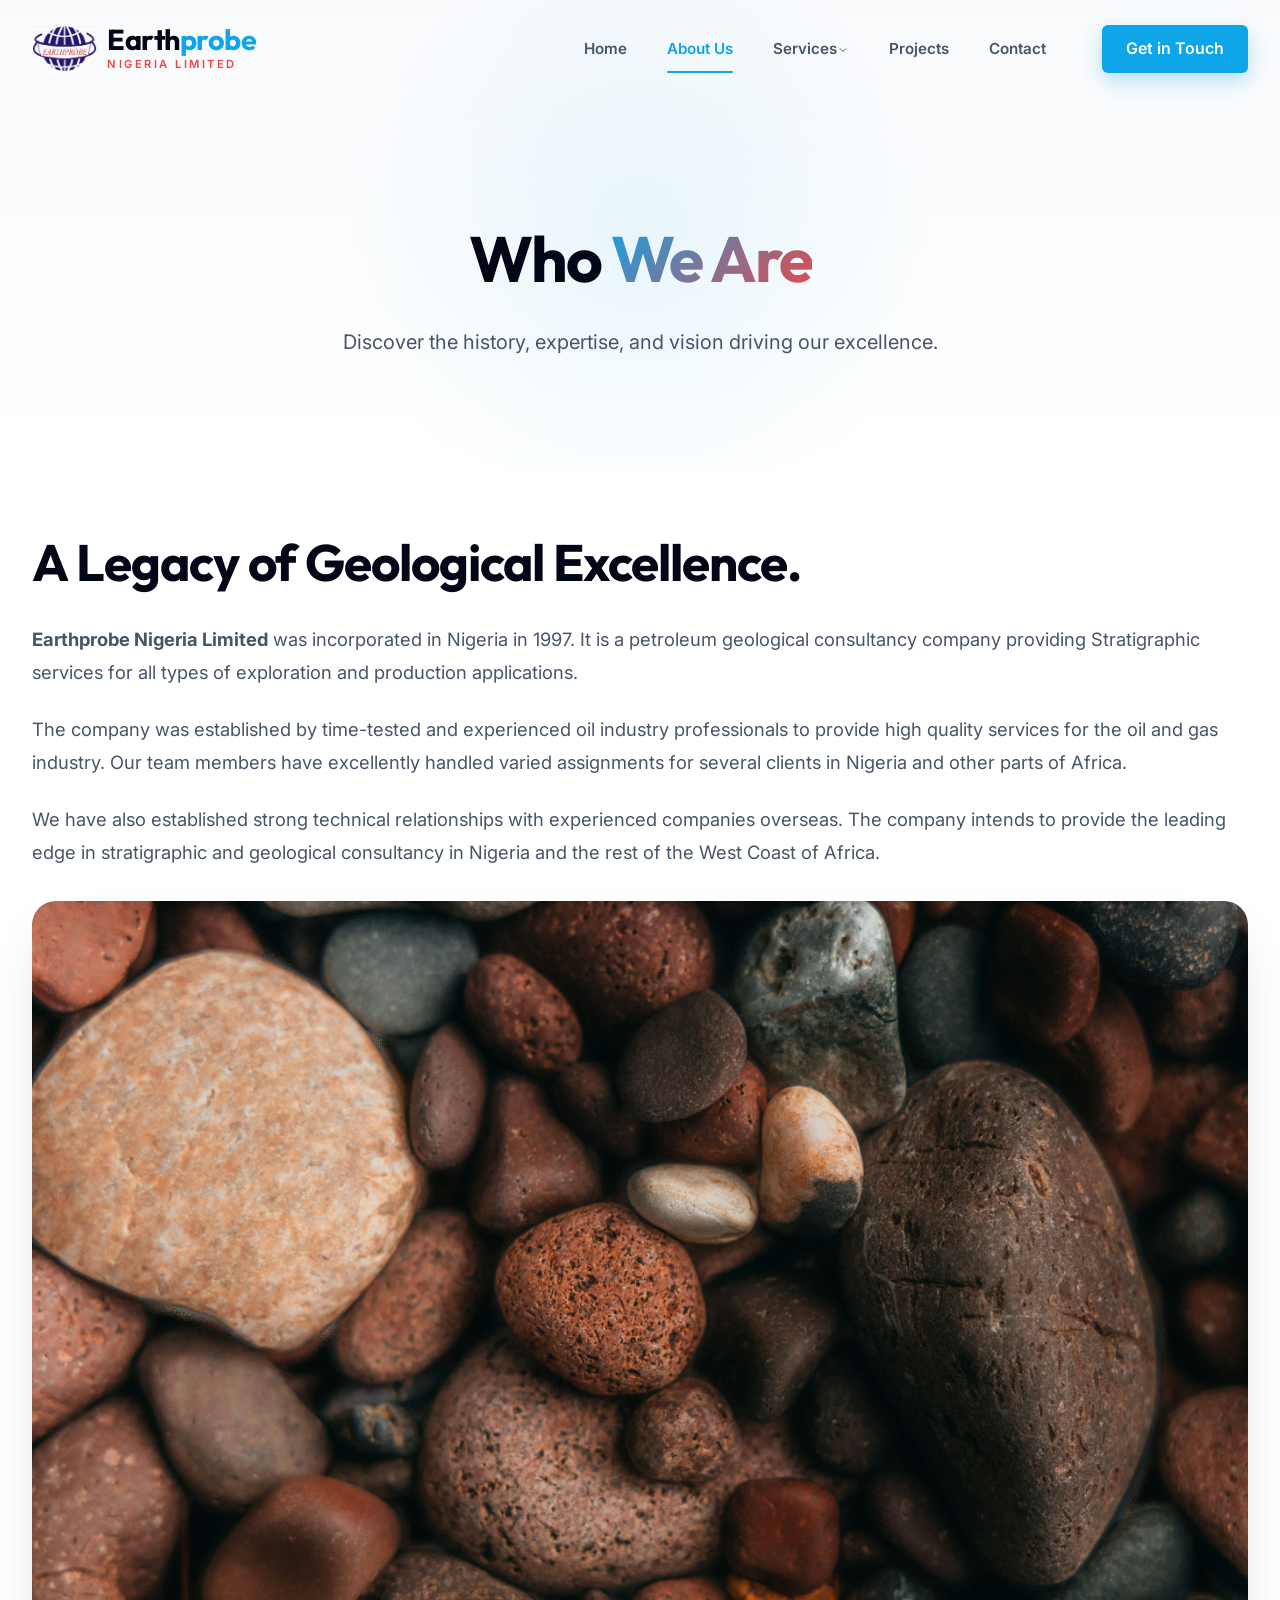
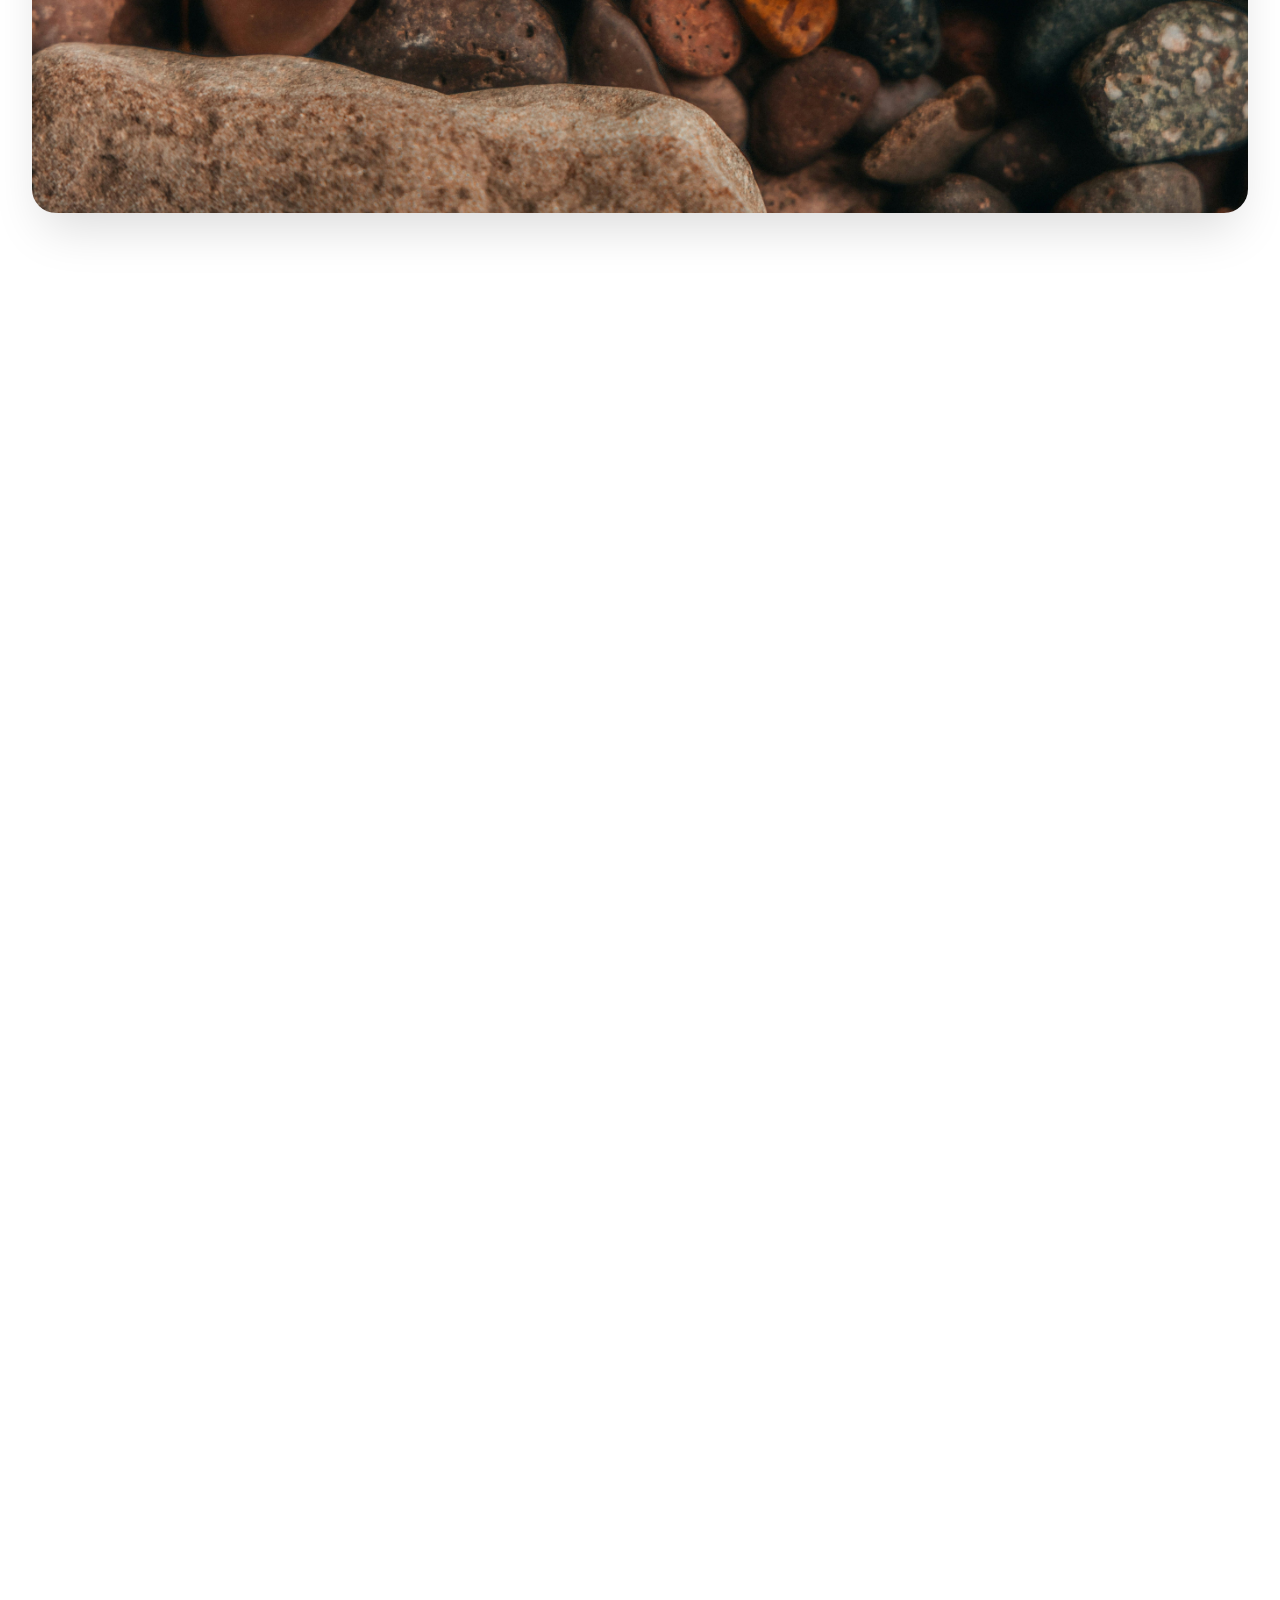
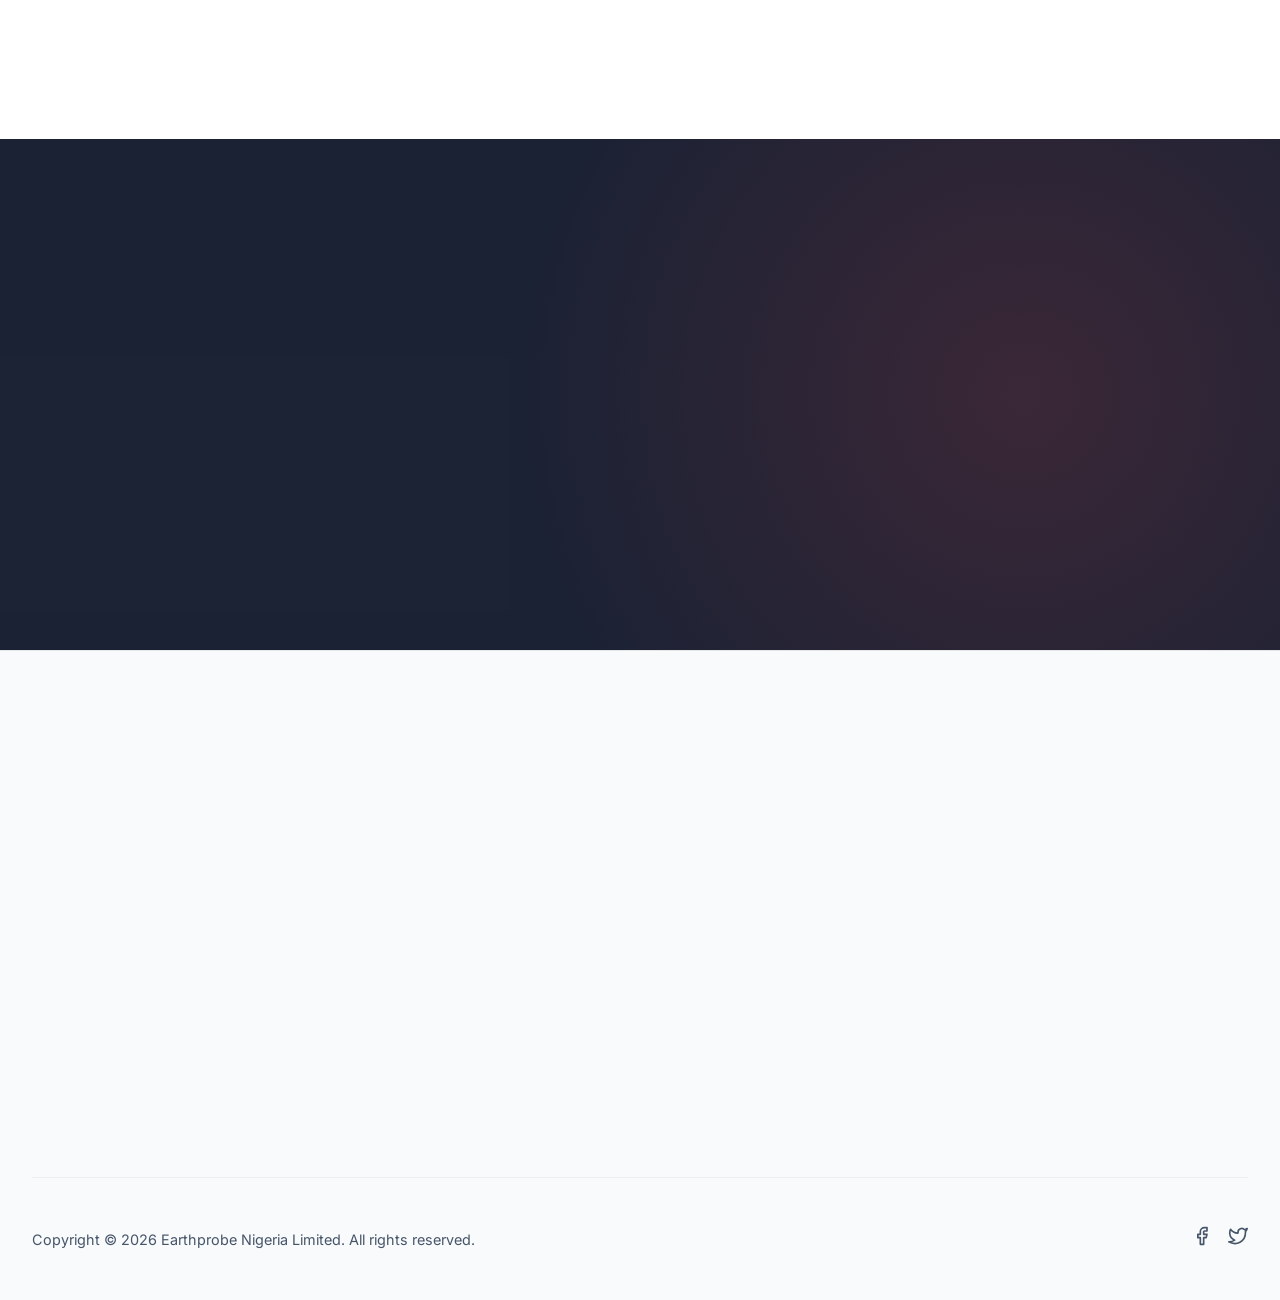
==== about.html @ 9bc60476 "Add files via upload" ====
<!DOCTYPE html>
<html lang="en">

<head>
    <meta charset="UTF-8">
    <meta name="viewport" content="width=device-width, initial-scale=1.0">
    <title>About Us - Earthprobe Nigeria Limited</title>

    <link rel="preconnect" href="https://fonts.googleapis.com">
    <link rel="preconnect" href="https://fonts.gstatic.com" crossorigin>
    <link
        href="https://fonts.googleapis.com/css2?family=Inter:wght@300;400;500;600&family=Outfit:wght@400;600;700;800&display=swap"
        rel="stylesheet">
    <link rel="stylesheet" href="./styles.css">

    <style>
        .about-text-content {
            font-size: 1.15rem;
            color: var(--text-secondary);
            margin-bottom: 2rem;
        }

        .about-text-content p {
            margin-bottom: 1.5rem;
            font-size: inherit;
        }

        .vision-mission-grid {
            display: grid;
            grid-template-columns: 1fr 1fr;
            gap: 2rem;
            margin-top: 4rem;
        }

        .vm-card {
            background: var(--bg-tertiary);
            border: 1px solid var(--glass-border);
            padding: 3rem;
            border-radius: 12px;
            position: relative;
            overflow: hidden;
        }

        .vm-card::before {
            content: '';
            position: absolute;
            top: 0;
            left: 0;
            width: 4px;
            height: 100%;
            background: var(--accent-orange);
        }

        .vm-card h3 {
            font-size: 2rem;
            margin-bottom: 1rem;
            color: var(--accent-orange);
        }

        .vm-card p {
            font-size: 1.1rem;
            color: var(--text-primary);
        }

        @media(max-width: 768px) {
            .vision-mission-grid {
                grid-template-columns: 1fr;
            }
        }
    </style>
</head>

<body>
    <div class="page-transition">
        <div class="loader"></div>
    </div>

    <nav class="site-nav">
        <div class="container nav-wrapper">
            <a href="index.html" class="brand" style="flex-direction: row; align-items: center; gap: 10px;">
                <img src="./Images/Logo.png" alt="Earthprobe Logo" style="height: 45px; width: auto;">
                <div style="display: flex; flex-direction: column;">
                    <span class="brand-text">Earth<span class="highlight">probe</span></span>
                    <span class="brand-sub">Nigeria Limited</span>
                </div>
            </a>
            <div class="nav-links">
                <a href="index.html" class="nav-link">Home</a>
                <a href="about.html" class="nav-link">About Us</a>
                <div class="nav-dropdown">
                    <a href="services.html" class="nav-link">Services</a>
                    <svg width="12" height="12" viewBox="0 0 24 24" fill="none" stroke="currentColor" stroke-width="2"
                        style="margin-top:2px;">
                        <path d="M6 9l6 6 6-6" />
                    </svg>
                    <div class="dropdown-menu">
                        <a href="service-biostratigraphy.html">Biostratigraphy</a>
                        <a href="service-wellsite.html">Well-Site Biostratigraphy</a>
                        <a href="service-sequencestratigraphy.html">Sequence Stratigraphy</a>
                        <a href="service-sedimentology.html">Sedimentology</a>
                        <a href="service-geochemistry.html">Geochemistry</a>
                        <a href="service-samplestorage.html">Sample Storage and Administration</a>
                    </div>
                </div>
                <a href="projects.html" class="nav-link">Projects</a>
                <a href="contact.html" class="nav-link">Contact</a>
                <a href="contact.html" class="btn btn-primary" style="margin-left:1rem; padding: 0.7rem 1.5rem;">Get in
                    Touch</a>
            </div>
            <div class="hamburger"><span></span><span></span><span></span></div>
        </div>
    </nav>

    <main>
        <header class="page-banner">
            <div class="container">
                <h1 class="anim-fade-up">Who <span class="gradient-text">We Are</span></h1>
                <p class="anim-fade-up delay-100">Discover the history, expertise, and vision driving our excellence.
                </p>
            </div>
        </header>

        <section class="section-padding" style="padding-top: 4rem;">
            <div class="container">
                <div class="about-snippet">
                    <div class="about-snippet-text anim-slide-right">
                        <h2>A Legacy of Geological Excellence.</h2>
                        <div class="about-text-content">
                            <p><strong>Earthprobe Nigeria Limited</strong> was incorporated in Nigeria in 1997. It is a
                                petroleum geological consultancy company providing Stratigraphic services for all types
                                of exploration and production applications.</p>
                            <p>The company was established by time-tested and experienced oil industry professionals to
                                provide high quality services for the oil and gas industry. Our team members have
                                excellently handled varied assignments for several clients in Nigeria and other parts of
                                Africa.</p>
                            <p>We have also established strong technical relationships with experienced companies
                                overseas. The company intends to provide the leading edge in stratigraphic and
                                geological consultancy in Nigeria and the rest of the West Coast of Africa.</p>
                        </div>
                    </div>
                    <div class="about-image anim-slide-left delay-100">
                        <div class="about-image-shape" style="border-color: var(--accent-blue);"></div>
                        <img src="./Images/Sedimentology 2.jpg" alt="Geological Survey">
                    </div>
                </div>

                <div class="about-snippet-text anim-fade-up" style="margin-top: 4rem;">
                    <h2>Company History</h2>
                    <div class="about-text-content">
                        <p>The petroleum industry constitutes Nigeria economic bedrock today. Available statistics
                            suggest that over 90% of the country’s external earnings are via the sale of petroleum
                            products. Expectably, the industry has been extensively ventured into by varied
                            international, and more recently indigenous firms, and remains the most important National
                            economic activity currently.</p>
                        <p>Their vast technical capabilities notwithstanding, Petroleum companies require an extensive
                            range of support services which are essentially consultancy based. These services range from
                            pre-drilling operations, syn-drilling and post-drilling operations. These needs outlined
                            foregoing, in addition to a desire to further enhance indigenous capacity in the Petroleum
                            industry in Nigeria motivated the establishment of the Earthprobe Nigeria Limited in 1997.
                            To technically support and compliment the efforts of the Petroleum Industry in Nigeria.
                            Biostratigraphy is the discipline upon which the company was founded, and this continues to
                            form the backbone of its present day consulting activities and has since developed and
                            expanded steadily to become a market leader in the field.</p>
                        <p>Earthprobe Nigeria Limited is a leading provider of biostratigraphic service for all types of
                            exploration and production applications. We have teams of experienced in-house specialist
                            biostratigraphers with expertise spans across all disciplines of micropalaeontology,
                            nannopalaeontology, and palynology. Our team members have been in the business for years and
                            satisfactorily handled varied assignments for reputable clients within and outside Nigeria.
                            We are equipped to carry out all your biostratigraphic projects in our office/laboratory.
                        </p>
                    </div>
                </div>

                <div class="about-snippet-text anim-fade-up style-bullets" style="margin-top: 4rem;">
                    <h2>Why use Biostratigraphy?</h2>
                    <div class="about-text-content">
                        <ul style="list-style: disc; margin-left: 2rem;">
                            <li style="margin-bottom: 0.5rem;">Age Determination</li>
                            <li style="margin-bottom: 0.5rem;">Correlation</li>
                            <li style="margin-bottom: 0.5rem;">Calibrating seismic picks and providing stratigraphic
                                control where seismic is poor.</li>
                            <li style="margin-bottom: 0.5rem;">Interpreting paleoenvironments and paleobathymetry.</li>
                            <li style="margin-bottom: 0.5rem;">Helps to identify faults, unconformities, facies change
                                and pinch out</li>
                            <li style="margin-bottom: 0.5rem;">Important tool in sequence stratigraphic analysis.</li>
                            <li style="margin-bottom: 0.5rem;">Reservoir characterization</li>
                            <li style="margin-bottom: 0.5rem;">Source Rock Evaluation</li>
                            <li style="margin-bottom: 0.5rem;">Real-time drilling/monitoring support and geo-steering.
                            </li>
                        </ul>
                    </div>
                </div>

                <div class="vision-mission-grid">
                    <div class="vm-card anim-fade-up">
                        <h3>Our Vision</h3>
                        <p>To be Industry Leader, and a Company that delivers as promised.</p>
                    </div>
                    <div class="vm-card anim-fade-up delay-100">
                        <h3>Our Mission</h3>
                        <p>To provide a full range of Stratigraphic and Geological Consultancy Services.</p>
                    </div>
                </div>
            </div>
        </section>

        <!-- Call to Action -->
        <section class="section-padding cta-section">
            <div class="container cta-content anim-fade-up">
                <h2>Want to work with Us?</h2>
                <p>Let's build the future of the energy sector together.</p>
                <a href="contact.html" class="btn btn-primary">Get In Touch</a>
            </div>
        </section>
    </main>

    <!-- Footer ... same as index.html -->
    <footer class="site-footer">
        <div class="container">
            <div class="footer-grid">
                <!-- Branding -->
                <div class="footer-col anim-fade-up">
                    <a href="index.html" class="brand" style="margin-bottom: 1rem; flex-direction: row; align-items: center; gap: 10px; justify-content: flex-start;">
                        <img src="./Images/Logo.png" alt="Earthprobe Logo" style="height: 45px; width: auto;">
                        <div style="display: flex; flex-direction: column; text-align: left;">
                            <span class="brand-text">Earth<span class="highlight">probe</span></span>
                        </div>
                    </a>
                    <p>An indigenous petroleum consultancy company incorporated in 1997 to provide stratigraphic
                        services for all types of exploration and production applications.</p>
                </div>

                <!-- Quick Links -->
                <div class="footer-col anim-fade-up delay-100">
                    <h4>Quick Links</h4>
                    <ul class="footer-links">
                        <li><a href="about.html">About Us</a></li>
                        <li><a href="services.html">Services</a></li>
                        <li><a href="projects.html">Projects</a></li>
                        <li><a href="contact.html">Contact Us</a></li>
                    </ul>
                </div>

                <!-- Services Link -->
                <div class="footer-col anim-fade-up delay-200">
                    <h4>Core Services</h4>
                    <ul class="footer-links">
                        <li><a href="service-biostratigraphy.html">Biostratigraphy</a></li>
                        <li><a href="service-wellsite.html">Well-Site Biostratigraphy</a></li>
                        <li><a href="service-sequencestratigraphy.html">Sequence Stratigraphy</a></li>
                        <li><a href="service-sedimentology.html">Sedimentology</a></li>
                        <li><a href="service-geochemistry.html">Geochemistry</a></li>
                        <li><a href="service-samplestorage.html">Sample Storage and Administration</a></li>
                    </ul>
                </div>

                <!-- Contact -->
                <div class="footer-col anim-fade-up delay-300">
                    <h4>Contact Info</h4>
                    <div class="footer-contact">
                        <div class="contact-item">
                            <svg width="18" height="18" viewBox="0 0 24 24" fill="none" stroke="currentColor"
                                stroke-width="2">
                                <path d="M21 10c0 7-9 13-9 13s-9-6-9-13a9 9 0 0 1 18 0z" />
                                <circle cx="12" cy="10" r="3" />
                            </svg>
                            <span>4, Hughes Avenue,<br>Alagomeji, Yaba, Lagos.</span>
                        </div>
                        <div class="contact-item">
                            <svg width="18" height="18" viewBox="0 0 24 24" fill="none" stroke="currentColor"
                                stroke-width="2">
                                <path d="M4 4h16c1.1 0 2 .9 2 2v12c0 1.1-.9 2-2 2H4c-1.1 0-2-.9-2-2V6c0-1.1.9-2 2-2z" />
                                <polyline points="22,6 12,13 2,6" />
                            </svg>
                            <span>info@earthprobeng.com</span>
                        </div>
                        <div class="contact-item">
                            <svg width="18" height="18" viewBox="0 0 24 24" fill="none" stroke="currentColor"
                                stroke-width="2">
                                <path
                                    d="M22 16.92v3a2 2 0 0 1-2.18 2 19.79 19.79 0 0 1-8.63-3.07 19.5 19.5 0 0 1-6-6 19.79 19.79 0 0 1-3.07-8.67A2 2 0 0 1 4.11 2h3a2 2 0 0 1 2 1.72 12.84 12.84 0 0 0 .7 2.81 2 2 0 0 1-.45 2.11L8.09 9.91a16 16 0 0 0 6 6l1.27-1.27a2 2 0 0 1 2.11-.45 12.84 12.84 0 0 0 2.81.7A2 2 0 0 1 22 16.92z" />
                            </svg>
                            <span>+234 802 247 3706</span>
                        </div>
                    </div>
                </div>
            </div>

            <div class="footer-bottom">
                <p>Copyright &copy; 2026 Earthprobe Nigeria Limited. All rights reserved.</p>
                <div style="display: flex; gap: 1rem;">
                    <a href="#" style="color: var(--text-secondary);"><svg width="20" height="20" viewBox="0 0 24 24"
                            fill="none" stroke="currentColor" stroke-width="2" stroke-linecap="round"
                            stroke-linejoin="round">
                            <path d="M18 2h-3a5 5 0 0 0-5 5v3H7v4h3v8h4v-8h3l1-4h-4V7a1 1 0 0 1 1-1h3z" />
                        </svg></a>
                    <a href="#" style="color: var(--text-secondary);"><svg width="20" height="20" viewBox="0 0 24 24"
                            fill="none" stroke="currentColor" stroke-width="2" stroke-linecap="round"
                            stroke-linejoin="round">
                            <path
                                d="M23 3a10.9 10.9 0 0 1-3.14 1.53 4.48 4.48 0 0 0-7.86 3v1A10.66 10.66 0 0 1 3 4s-4 9 5 13a11.64 11.64 0 0 1-7 2c9 5 20 0 20-11.5a4.5 4.5 0 0 0-.08-.83A7.72 7.72 0 0 0 23 3z" />
                        </svg></a>
                </div>
            </div>
        </div>
    </footer>
    <script src="./script.js"></script>
</body>

</html>
---- styles.css ----
/* Modern Reset & Base Variables - Light Theme */
:root {
    --bg-main: #ffffff;
    --bg-secondary: #f8fafc;
    --bg-tertiary: #f1f5f9;
    
    --text-primary: #0f172a;
    --text-secondary: #475569;
    --text-dark: #020617;
    
    --accent-blue: #0ea5e9; /* Primary */
    --accent-blue-hover: #0284c7;
    --accent-red: #ef4444;  /* Secondary */
    --accent-red-hover: #dc2626;
    
    --glass-bg: rgba(255, 255, 255, 0.85);
    --glass-border: rgba(0, 0, 0, 0.08);
    --glass-shadow: 0 4px 6px -1px rgba(0, 0, 0, 0.05), 0 2px 4px -2px rgba(0, 0, 0, 0.05);

    --glass-dark-bg: rgba(15, 23, 42, 0.95);
    
    --font-heading: 'Outfit', sans-serif;
    --font-body: 'Inter', sans-serif;
    
    /* Sophisticated Easings */
    --ease-smooth: cubic-bezier(0.22, 1, 0.36, 1);
    --ease-spring: cubic-bezier(0.34, 1.56, 0.64, 1);
    --ease-reveal: cubic-bezier(0.77, 0, 0.175, 1);
}

*, *::before, *::after {
    margin: 0;
    padding: 0;
    box-sizing: border-box;
}

html {
    scroll-behavior: smooth;
    font-size: 16px;
    overflow-x: hidden;
}

body {
    font-family: var(--font-body);
    background-color: var(--bg-main);
    color: var(--text-primary);
    line-height: 1.6;
    overflow-x: hidden;
}

h1, h2, h3, h4, .brand-text {
    font-family: var(--font-heading);
    font-weight: 700;
    color: var(--text-dark);
}

a { text-decoration: none; color: inherit; }

.container {
    width: 100%;
    max-width: 1280px;
    margin: 0 auto;
    padding: 0 2rem;
}

.highlight {
    color: var(--accent-blue);
}
.highlight-alt {
    color: var(--accent-red);
}

.gradient-text {
    background: linear-gradient(135deg, var(--accent-blue), var(--accent-red));
    -webkit-background-clip: text;
    background-clip: text;
    -webkit-text-fill-color: transparent;
    display: inline-block;
}

/* Sophisticated Page Transition Overlay */
.page-transition {
    position: fixed;
    top: 0;
    left: 0;
    width: 100vw;
    height: 100vh;
    background-color: var(--accent-blue);
    z-index: 9999;
    display: flex;
    justify-content: center;
    align-items: center;
    clip-path: circle(150% at 50% 50%);
    transition: clip-path 0.5s var(--ease-reveal);
}
.page-transition.fade-out {
    clip-path: circle(0% at 50% 50%);
}
.loader {
    width: 48px;
    height: 48px;
    border: 3px solid rgba(255,255,255,0.3);
    border-bottom-color: #ffffff;
    border-radius: 50%;
    animation: rotate 1s linear infinite;
}
@keyframes rotate { 100% { transform: rotate(360deg); } }

/* UI Elements */
.btn {
    display: inline-flex;
    align-items: center;
    justify-content: center;
    padding: 1rem 2rem;
    font-weight: 600;
    font-family: var(--font-body);
    font-size: 1rem;
    border-radius: 6px;
    border: none;
    cursor: pointer;
    transition: all 0.4s var(--ease-spring);
    position: relative;
    overflow: hidden;
    z-index: 1;
}

.btn::before {
    content: '';
    position: absolute;
    top: 0; left: 0; height: 100%; width: 0;
    background-color: rgba(255,255,255,0.2);
    transition: width 0.4s var(--ease-smooth);
    z-index: -1;
}

.btn:hover::before { width: 100%; }

.btn-primary {
    background: var(--accent-blue);
    color: #fff;
    box-shadow: 0 8px 20px rgba(14, 165, 233, 0.3);
}

.btn-primary:hover {
    transform: translateY(-4px) scale(1.02);
    box-shadow: 0 12px 25px rgba(14, 165, 233, 0.4);
    background: var(--accent-blue-hover);
}

.btn-outline {
    background: transparent;
    color: var(--accent-red);
    border: 1.5px solid var(--accent-red);
}

.btn-outline:hover {
    background: var(--accent-red);
    color: #fff;
    transform: translateY(-4px) scale(1.02);
    box-shadow: 0 8px 20px rgba(239, 68, 68, 0.3);
}

/* Navigation */
.site-nav {
    position: fixed;
    top: 0; left: 0; right: 0;
    padding: 1.5rem 0;
    z-index: 1000;
    transition: all 0.5s var(--ease-smooth);
}

.site-nav.scrolled {
    background: var(--glass-bg);
    backdrop-filter: blur(16px);
    -webkit-backdrop-filter: blur(16px);
    padding: 0.8rem 0;
    border-bottom: 1px solid var(--glass-border);
    box-shadow: var(--glass-shadow);
}

.nav-wrapper {
    display: flex;
    justify-content: space-between;
    align-items: center;
}

.brand {
    display: flex;
    flex-direction: column;
}
.brand-text {
    font-size: 1.8rem;
    letter-spacing: -0.5px;
    line-height: 1.1;
    color: var(--text-dark);
    transition: color 0.4s var(--ease-smooth);
}
.site-nav .brand-text {
    color: var(--text-dark);
}
.site-nav.scrolled .brand-text {
    color: var(--text-dark) !important;
}
.site-nav.on-dark:not(.scrolled):not(.menu-open) .brand-text {
    color: #e2e8f0;
}
.site-nav.on-dark:not(.scrolled):not(.menu-open) .nav-link {
    color: rgba(255, 255, 255, 0.9);
}
.site-nav.on-dark:not(.scrolled):not(.menu-open) .nav-dropdown > svg {
    color: rgba(255, 255, 255, 0.9);
}
.site-nav.on-dark:not(.scrolled):not(.menu-open) .hamburger span {
    background-color: #e2e8f0;
}
.brand-sub {
    font-size: 0.7rem;
    letter-spacing: 2.5px;
    color: var(--accent-red);
    text-transform: uppercase;
    font-weight: 600;
}

.nav-links {
    display: flex;
    gap: 2.5rem;
    align-items: center;
}

.nav-link {
    font-size: 0.95rem;
    font-weight: 600;
    color: var(--text-secondary);
    position: relative;
    padding: 0.5rem 0;
    transition: color 0.4s var(--ease-smooth);
}

.nav-link::after {
    content: '';
    position: absolute;
    bottom: -4px; left: 0;
    width: 0%; height: 2px;
    background-color: var(--accent-blue);
    transition: width 0.4s var(--ease-spring);
    border-radius: 2px;
}

.nav-link:hover, .nav-link.active {
    color: var(--accent-blue);
}
.nav-link:hover::after, .nav-link.active::after {
    width: 100%;
}

/* Dropdown styling */
.nav-dropdown {
    position: relative;
    display: flex;
    align-items: center;
    cursor: pointer;
}
.nav-dropdown > svg {
    color: var(--text-secondary);
    transition: transform 0.4s var(--ease-smooth), color 0.4s var(--ease-smooth);
}
.nav-dropdown:hover .nav-link {
    color: var(--accent-blue);
}
.nav-dropdown:hover > svg {
    transform: rotate(180deg);
    color: var(--accent-blue);
}
.dropdown-menu {
    position: absolute;
    top: 100%;
    left: -1rem;
    background: var(--bg-main);
    min-width: 220px;
    padding: 1rem 0;
    border-radius: 8px;
    box-shadow: 0 10px 40px rgba(0,0,0,0.1);
    border: 1px solid var(--glass-border);
    opacity: 0;
    visibility: hidden;
    transform: translateY(15px) scale(0.98);
    transition: all 0.4s var(--ease-spring);
    z-index: 100;
}
.nav-dropdown:hover .dropdown-menu {
    opacity: 1;
    visibility: visible;
    transform: translateY(10px) scale(1);
}
.dropdown-menu a {
    display: block;
    padding: 0.6rem 1.5rem;
    color: var(--text-secondary);
    font-size: 0.9rem;
    font-weight: 500;
    transition: all 0.3s var(--ease-smooth);
}
.dropdown-menu a:hover {
    background-color: var(--bg-secondary);
    color: var(--accent-blue);
    padding-left: 1.8rem;
}

.hamburger {
    display: none;
    width: 30px;
    height: 20px;
    position: relative;
    cursor: pointer;
    z-index: 1001;
}

.hamburger span {
    position: absolute;
    width: 100%; height: 2px;
    background-color: var(--text-dark);
    border-radius: 2px;
    transition: all 0.4s var(--ease-spring);
}

.hamburger span:nth-child(1) { top: 0; }
.hamburger span:nth-child(2) { top: 9px; }
.hamburger span:nth-child(3) { bottom: 0; }

.hamburger.open span:nth-child(1) { transform: rotate(45deg) translate(6px, 6px); }
.hamburger.open span:nth-child(2) { opacity: 0; transform: translateX(10px); }
.hamburger.open span:nth-child(3) { transform: rotate(-45deg) translate(7px, -7px); }

/* Sophisticated Animations Engine */
.anim-fade-up { opacity: 0; transform: translateY(40px); transition: all 1.2s var(--ease-reveal); }
.anim-fade-in { opacity: 0; filter: blur(10px); transition: all 1.2s var(--ease-reveal); }
.anim-slide-left { opacity: 0; transform: translateX(50px) scale(0.95); transition: all 1.2s var(--ease-reveal); }
.anim-slide-right { opacity: 0; transform: translateX(-50px) scale(0.95); transition: all 1.2s var(--ease-reveal); }
.anim-scale-up { opacity: 0; transform: scale(0.9); transition: all 1.2s var(--ease-spring); }

.anim-fade-up.in-view { opacity: 1; transform: translateY(0); }
.anim-fade-in.in-view { opacity: 1; filter: blur(0); }
.anim-slide-left.in-view, .anim-slide-right.in-view { opacity: 1; transform: translate(0) scale(1); }
.anim-scale-up.in-view { opacity: 1; transform: scale(1); }

.delay-100 { transition-delay: 0.1s; }
.delay-200 { transition-delay: 0.2s; }
.delay-300 { transition-delay: 0.3s; }
.delay-400 { transition-delay: 0.4s; }
.delay-500 { transition-delay: 0.5s; }

/* Global Sections */
.section-padding { padding: 8rem 0; }

.section-header {
    text-align: center;
    margin-bottom: 5rem;
    max-width: 700px;
    margin-left: auto;
    margin-right: auto;
}

.section-header h2 {
    font-size: 3rem;
    margin-bottom: 1rem;
    letter-spacing: -1px;
}

.section-header p {
    font-size: 1.15rem;
    color: var(--text-secondary);
}

/* Page Banner */
.page-banner {
    padding: 13rem 0 7rem;
    background: linear-gradient(180deg, var(--bg-secondary) 0%, var(--bg-main) 100%);
    position: relative;
    text-align: center;
    overflow: hidden;
}
.page-banner::after {
    content: '';
    position: absolute;
    top: 50%; left: 50%;
    transform: translate(-50%, -50%);
    width: 600px; height: 600px;
    background: radial-gradient(circle, rgba(14, 165, 233, 0.08) 0%, rgba(255,255,255,0) 70%);
    pointer-events: none;
    z-index: 0;
}
.page-banner h1 {
    font-size: 4rem;
    position: relative;
    z-index: 1;
    letter-spacing: -2px;
}
.page-banner p {
    font-size: 1.25rem;
    color: var(--text-secondary);
    max-width: 650px;
    margin: 1rem auto 0;
    position: relative;
    z-index: 1;
}

/* Footer Structure */
.site-footer {
    background-color: var(--bg-secondary);
    padding: 6rem 0 3rem;
    border-top: 1px solid var(--glass-border);
}

.footer-grid {
    display: grid;
    grid-template-columns: 2fr 1fr 1fr 1.5fr;
    gap: 4rem;
    margin-bottom: 4rem;
}

.footer-col p {
    color: var(--text-secondary);
    margin-top: 1rem;
    font-size: 1rem;
    max-width: 320px;
}

.footer-col h4 {
    font-size: 1.2rem;
    margin-bottom: 2rem;
    position: relative;
    padding-bottom: 0.5rem;
    color: var(--text-dark);
}
.footer-col h4::after {
    content: '';
    position: absolute;
    bottom: 0; left: 0;
    width: 30px; height: 3px;
    background-color: var(--accent-red);
    border-radius: 2px;
}

.footer-links {
    list-style: none;
}

.footer-links li {
    margin-bottom: 1rem;
}

.footer-links a {
    color: var(--text-secondary);
    transition: color 0.3s var(--ease-smooth);
    display: inline-flex;
    align-items: center;
    font-size: 0.95rem;
}
.footer-links a::before {
    content: '→';
    margin-right: 8px;
    color: var(--accent-red);
    transform: translateX(-10px);
    opacity: 0;
    transition: all 0.3s var(--ease-spring);
}

.footer-links a:hover {
    color: var(--accent-blue);
}
.footer-links a:hover::before {
    opacity: 1;
    transform: translateX(0);
}

.footer-contact .contact-item {
    display: flex;
    align-items: flex-start;
    gap: 1.2rem;
    margin-bottom: 1.8rem;
    color: var(--text-secondary);
    font-size: 0.95rem;
}

.footer-contact svg {
    color: var(--accent-blue);
    flex-shrink: 0;
    margin-top: 2px;
}

.footer-bottom {
    text-align: center;
    padding-top: 3rem;
    border-top: 1px solid rgba(0,0,0,0.05);
    color: var(--text-secondary);
    font-size: 0.9rem;
    display: flex;
    justify-content: space-between;
    align-items: center;
}

/* Specific Section Styles */

/* Hero Index */
.hero {
    min-height: 100vh;
    position: relative;
    overflow: hidden;
    background-color: #000;
}
.hero-line-bg {
    position: absolute;
    inset: 0;
    background-image: 
        linear-gradient(rgba(0,0,0,0.02) 1px, transparent 1px),
        linear-gradient(90deg, rgba(0,0,0,0.02) 1px, transparent 1px);
    background-size: 60px 60px;
    z-index: -2;
}
.hero-gradient {
    position: absolute;
    right: -10%;
    top: 50%;
    transform: translateY(-50%);
    width: 60%;
    height: 120%;
    background: radial-gradient(circle, rgba(14, 165, 233, 0.1) 0%, rgba(255,255,255,0) 70%);
    z-index: -1;
    border-radius: 50%;
    animation: pulseBg 12s infinite alternate var(--ease-smooth);
}
@keyframes pulseBg {
    0% { transform: translateY(-50%) scale(1); opacity: 0.6;}
    100% { transform: translateY(-50%) scale(1.1); opacity: 1;}
}

.hero-content {
    max-width: 850px;
    padding-top: 5rem;
}
.hero-tag {
    display: inline-block;
    padding: 8px 18px;
    background: rgba(239, 68, 68, 0.08);
    color: var(--accent-red);
    border-radius: 30px;
    font-size: 0.85rem;
    font-weight: 700;
    text-transform: uppercase;
    letter-spacing: 1.5px;
    margin-bottom: 2rem;
    box-shadow: 0 4px 10px rgba(239, 68, 68, 0.1);
}
.hero h1 {
    font-size: 5rem;
    line-height: 1.05;
    margin-bottom: 1.5rem;
    letter-spacing: -2px;
}
.hero p {
    font-size: 1.25rem;
    color: var(--text-secondary);
    margin-bottom: 3rem;
    max-width: 650px;
    line-height: 1.8;
}
.hero-actions {
    display: flex;
    gap: 1.5rem;
}

/* Slideshow CSS */
.hero-slideshow {
    position: absolute;
    inset: 0;
    width: 100%;
    height: 100%;
    z-index: 1;
}
.hero .slide {
    position: absolute;
    inset: 0;
    display: flex;
    align-items: center;
    opacity: 0;
    visibility: hidden;
    transition: opacity 1.5s ease-in-out, visibility 1.5s;
    padding-bottom: 6rem;
}
.hero .slide.active {
    opacity: 1;
    visibility: visible;
    z-index: 2;
}

/* Light Slide Theme - Muted to prevent glare */
.slide-light {
    background: linear-gradient(rgba(241, 245, 249, 0.40), rgba(241, 245, 249, 0.40)), url('./Images/Fossil%23.png') center/cover no-repeat;
}
.slide-light .hero-content { position: relative; z-index: 1; }
.slide-light h1 { color: #0f172a; }
.slide-light p { color: #1e293b; font-weight: 500; }

/* Dark Slide Theme */
.slide-dark {
    background: linear-gradient(rgba(2, 6, 23, 0.75), rgba(2, 6, 23, 0.85)), url('./Images/hero_rig_4k.jpg') center/cover no-repeat;
}
.slide-dark .hero-content { position: relative; z-index: 1; }
.slide-dark h1 { color: #ffffff; }
.slide-dark p { color: #f1f5f9; font-weight: 400; }

/* Wellsite Slide Theme */
.slide-wellsite {
    background: linear-gradient(rgba(248, 250, 252, 0.20), rgba(248, 250, 252, 0.20)), url('./Images/Microscope4.png') center/cover no-repeat;
}
.slide-wellsite .hero-content { position: relative; z-index: 1; }
.slide-wellsite h1 { color: #020617; }
.slide-wellsite p { color: #475569; font-weight: 500; }

/* Stratigraphy Slide Theme */
.slide-strata {
    background: linear-gradient(rgba(241, 245, 249, 0.20), rgba(241, 245, 249, 0.20)), url('./Images/Logo 3.png') center/cover no-repeat;
}
.slide-strata .hero-content { position: relative; z-index: 1; }
.slide-strata h1 { color: #020617; }
.slide-strata p { color: #475569; font-weight: 500; }

.slider-controls {
    position: absolute;
    bottom: 0; left: 0; width: 100%; height: 100%;
    pointer-events: none;
    z-index: 3;
}
.slider-controls button {
    position: absolute;
    top: 50%;
    transform: translateY(-50%);
    background: rgba(255, 255, 255, 0.2);
    backdrop-filter: blur(8px);
    -webkit-backdrop-filter: blur(8px);
    border: 1px solid rgba(255, 255, 255, 0.3);
    color: var(--text-dark);
    width: 55px;
    height: 55px;
    border-radius: 50%;
    cursor: pointer;
    display: flex;
    justify-content: center;
    align-items: center;
    box-shadow: 0 4px 15px rgba(0,0,0,0.1);
    transition: all 0.4s var(--ease-spring);
    pointer-events: auto;
}
.slider-controls button.prev-slide {
    left: 2rem;
}
.slider-controls button.next-slide {
    right: 2rem;
}
.slider-controls button:hover {
    background: var(--accent-blue);
    color: #fff;
    border-color: var(--accent-blue);
    transform: translateY(-50%) scale(1.1);
}
.slide-dots {
    display: flex;
    gap: 0.6rem;
    position: absolute;
    bottom: 2rem;
    left: 50%;
    transform: translateX(-50%);
    pointer-events: auto;
}
}
.slide-dots .dot {
    width: 12px;
    height: 12px;
    border-radius: 50%;
    background: rgba(0,0,0,0.15);
    cursor: pointer;
    transition: background 0.3s ease, transform 0.3s ease;
}
.slide-dots .dot.active {
    background: var(--accent-blue);
    transform: scale(1.2);
}

/* Service Grid Index */
.services-section {
    background-color: var(--bg-secondary);
    position: relative;
}

.service-grid {
    display: grid;
    grid-template-columns: repeat(2, 1fr);
    gap: 2.5rem;
}

.service-card {
    background: var(--bg-main);
    border: 1px solid var(--glass-border);
    border-radius: 16px;
    transition: all 0.5s var(--ease-spring);
    position: relative;
    overflow: hidden;
    display: flex;
    flex-direction: column;
    box-shadow: var(--glass-shadow);
    text-align: center;
}
.service-card.pictorial-card {
    padding: 0;
}
.service-img {
    width: 100%;
    height: 250px;
    object-fit: cover;
    transition: transform 0.6s var(--ease-smooth);
}
.service-card:hover .service-img {
    transform: scale(1.08);
}
.service-content {
    padding: 2.5rem 2rem;
    background: var(--bg-main);
    position: relative;
    z-index: 2;
    flex-grow: 1;
    display: flex;
    flex-direction: column;
    justify-content: center;
}
.service-card::after {
    content: '';
    position: absolute;
    bottom: 0; left: 0;
    width: 100%; height: 5px;
    background: linear-gradient(90deg, var(--accent-blue), var(--accent-red));
    transform: scaleX(0);
    transform-origin: right;
    transition: transform 0.5s var(--ease-smooth);
    z-index: 3;
}
.service-card:hover {
    transform: translateY(-12px);
    box-shadow: 0 25px 50px -12px rgba(0, 0, 0, 0.15);
}
.service-card:hover::after {
    transform: scaleX(1);
    transform-origin: left;
}

.service-card h3 {
    font-size: 1.8rem;
    margin-bottom: 1rem;
    color: var(--text-dark);
}
.service-link {
    display: inline-flex;
    align-items: center;
    justify-content: center;
    color: var(--accent-red);
    font-weight: 700;
    text-transform: uppercase;
    font-size: 0.9rem;
    letter-spacing: 1.5px;
}
.service-link svg {
    margin-left: 10px;
    transition: transform 0.4s var(--ease-spring);
}
.service-card:hover .service-link svg {
    transform: translateX(8px);
}

/* About Home Snippet */
.about-snippet {
    display: block;
}
.about-snippet::after {
    content: "";
    display: table;
    clear: both;
}
.about-image-comp {
    position: relative;
    float: left;
    width: 50%;
    margin-right: 5%;
    margin-bottom: 3rem;
}
.about-img-main {
    width: 100%; 
    height: 500px; 
    object-fit: cover; 
    border-radius: 24px;
    display: block;
    box-shadow: 0 25px 50px -12px rgba(0,0,0,0.15);
}
.about-img-sub {
    position: absolute; 
    bottom: -40px; 
    left: 0;
    width: 100%;
    display: flex;
    justify-content: center;
    gap: 0;
    z-index: 5;
}
.about-img-sub img {
    flex: 0 0 33.333%;
    width: 33.333%; 
    aspect-ratio: 1 / 1; 
    object-fit: cover;
    display: block;
    border-radius: 16px; 
    border: 4px solid var(--bg-main);
    box-sizing: border-box;
    box-shadow: 0 15px 35px rgba(0,0,0,0.15);
    transition: transform 0.5s var(--ease-spring);
}
.about-img-sub img:hover {
    transform: translateY(-12px) scale(1.05);
}

.about-image {
    position: relative;
    border-radius: 24px;
    overflow: hidden;
    box-shadow: 0 25px 50px -12px rgba(0,0,0,0.15);
}
.about-image img {
    width: 100%;
    height: auto;
    display: block;
    aspect-ratio: 4/3;
    object-fit: cover;
    transition: transform 1.2s var(--ease-reveal);
}
.about-image:hover img {
    transform: scale(1.05);
}
.about-image-shape {
    position: absolute;
    bottom: -30px; right: -30px;
    width: 180px; height: 180px;
    border: 3px dashed var(--accent-blue);
    border-radius: 50%;
    animation: rotate 25s linear infinite;
    z-index: -1;
    opacity: 0.5;
}
.about-snippet-text h2 {
    font-size: 3.2rem;
    margin-bottom: 2rem;
    line-height: 1.1;
    letter-spacing: -1px;
}
.about-snippet-text p {
    font-size: 1.15rem;
    color: var(--text-secondary);
    margin-bottom: 2rem;
    line-height: 1.8;
}

/* Stats */
.stats-grid-wrapper {
    display: grid;
    grid-template-columns: repeat(4, 1fr);
    gap: 2rem;
    background: var(--bg-main);
    border: 1px solid var(--glass-border);
    border-radius: 24px;
    padding: 4rem 2rem;
    margin-top: 6rem;
    box-shadow: var(--glass-shadow);
}
.stat-box {
    text-align: center;
    position: relative;
    transition: transform 0.4s var(--ease-spring);
}
.stat-box:hover {
    transform: translateY(-5px);
}
.stat-box:not(:last-child)::after {
    content: '';
    position: absolute;
    right: -1rem; top: 15%; height: 70%; width: 1px;
    background: var(--glass-border);
}
.stat-number {
    font-size: 4rem;
    font-family: var(--font-heading);
    color: var(--accent-blue);
    font-weight: 800;
    line-height: 1;
    margin-bottom: 0.8rem;
    letter-spacing: -2px;
}
.stat-label {
    font-size: 1rem;
    color: var(--text-dark);
    font-weight: 600;
    text-transform: uppercase;
    letter-spacing: 1.5px;
}
/* Clients Section */
.clients-section {
    background: var(--bg-tertiary);
    border-top: 1px solid var(--glass-border);
}
.marquee-container {
    width: 100%;
    overflow: hidden;
    position: relative;
    padding: 3rem 0;
}
.marquee-container::before, .marquee-container::after {
    content: '';
    position: absolute;
    top: 0;
    width: 15vw;
    height: 100%;
    z-index: 2;
    pointer-events: none;
}
.marquee-container::before {
    left: 0;
    background: linear-gradient(to right, var(--bg-tertiary), transparent);
}
.marquee-container::after {
    right: 0;
    background: linear-gradient(to left, var(--bg-tertiary), transparent);
}
.marquee-content {
    display: flex;
    align-items: center;
    gap: 5rem;
    width: max-content;
    animation: marquee 35s linear infinite;
}
.marquee-content:hover {
    animation-play-state: paused;
}
.client-logo {
    height: 65px;
    width: auto;
    object-fit: contain;
    transition: all 0.4s var(--ease-spring);
    /* mix-blend-mode multiply removes the white box backgrounds from JPGs while keeping colors vibrant */
    mix-blend-mode: multiply;
}
.client-logo:hover {
    transform: scale(1.08);
}
@keyframes marquee {
    0% { transform: translateX(0); }
    100% { transform: translateX(calc(-50% - 2.5rem)); }
}

/* Call to Action */
.cta-section {
    position: relative;
    background: var(--glass-dark-bg);
    overflow: hidden;
    color: #fff;
}
.cta-section::before {
    content: '';
    position: absolute;
    top: -50%; right: -20%;
    width: 80%; height: 200%;
    background: radial-gradient(circle, rgba(239, 68, 68, 0.15) 0%, transparent 70%);
    pointer-events: none;
}
.cta-content {
    text-align: center;
    max-width: 800px;
    margin: 0 auto;
    position: relative;
    z-index: 2;
}
.cta-content h2 { 
    font-size: 3.8rem; 
    margin-bottom: 1.5rem; 
    color: #fff;
    letter-spacing: -1px;
}
.cta-content p { 
    font-size: 1.25rem; 
    color: rgba(255,255,255,0.7); 
    margin-bottom: 2.5rem; 
    line-height: 1.8;
}

/* Responsive adjustments */
@media (max-width: 1024px) {
    .hero h1 { font-size: 4rem; }
    .about-image-comp { float: none; width: 100%; margin-right: 0; margin-bottom: 4rem; }
    .about-snippet-text { text-align: center; }
    .footer-grid { grid-template-columns: 1fr; gap: 3rem; text-align: center; }
    .footer-col { display: flex; flex-direction: column; align-items: center; text-align: center; }
    .footer-col h4::after { left: 50%; transform: translateX(-50%); }
    .footer-contact .contact-item { justify-content: center; }
}

@media (max-width: 768px) {
    .container {
        padding: 0 1.2rem;
    }
    .nav-links {
        position: fixed;
        top: 0; left: 0; right: 0; height: 100vh;
        background: rgba(255,255,255,0.98);
        backdrop-filter: blur(20px);
        flex-direction: column;
        justify-content: center;
        transform: translateY(-100%);
        transition: transform 0.6s var(--ease-spring);
        opacity: 0;
        visibility: hidden;
        padding: 4rem 2rem;
        z-index: 999;
    }
    .nav-links.active {
        transform: translateY(0);
        opacity: 1;
        visibility: visible;
    }
    .nav-link { color: var(--text-dark); font-size: 1.2rem; }
    .nav-dropdown { flex-direction: column; align-items: center; }
    .dropdown-menu {
        position: relative;
        top: 0; left: 0;
        box-shadow: none;
        border: none;
        background: transparent;
        text-align: center;
        opacity: 1; visibility: visible; transform: none;
        display: none;
    }
    .nav-dropdown.mobile-open .dropdown-menu {
        display: block;
    }
    .nav-dropdown.mobile-open > svg {
        transform: rotate(180deg);
    }

    .hamburger { display: block; }
    
    .hero {
        align-items: flex-start;
        padding-top: 100px;
        padding-bottom: 7rem;
        min-height: 850px; /* Increased size to fit stacked buttons without cutting out */
    }
    .hero-content {
        text-align: center;
    }
    .slide-dark .hero-content { padding-top: 4rem !important; }
    .slide-light .hero-content { padding-top: 4rem !important; }
    .slide-wellsite .hero-content { padding-top: 4rem !important; }
    .slide-strata .hero-content { padding-top: 4rem !important; }
    .hero h1 { font-size: 3rem; }
    .hero-actions { flex-direction: column; }
    .hero-actions .btn { width: 100%; }

    /* Slider mobile adjustments */
    .slider-controls button {
        display: none !important; /* Hide the chevrons on mobile in favor of the dots */
    }
    
    .service-grid { grid-template-columns: 1fr; }
    .service-content { padding: 1.5rem 1rem; }
    .service-card h3 { font-size: 1.4rem; word-break: break-word; hyphens: auto; }
    .stats-grid-wrapper { grid-template-columns: repeat(2, 1fr); gap: 3rem 1rem; padding: 2rem 1rem; }
    .stat-number { font-size: 2.5rem; }
    .stat-box:not(:last-child)::after { display: none; }
    
    .section-padding { padding: 5rem 0; }
    .page-banner { padding: 9rem 0 4rem; }
    .page-banner h1 { font-size: 2.2rem; word-break: break-word; hyphens: auto; }
    .page-banner p { font-size: 1rem; }
    .section-header h2 { font-size: 2.2rem; word-break: break-word; hyphens: auto; }
    
    .about-snippet-text { text-align: center; }
    .about-img-main { height: 350px; }
    .about-img-sub {
        width: 100% !important;
        height: auto;
        bottom: -25px;
        left: 0;
        right: 0;
        display: flex;
        justify-content: center;
        gap: 0 !important;
    }
    .about-snippet-text p { word-break: break-word; hyphens: auto; }

    .marquee-content { gap: 2rem; }
    .client-logo { height: 45px; }
    
    .cta-content h2 { font-size: 2.5rem; }
    .cta-content p { font-size: 1.1rem; }
    .footer-grid { gap: 2rem; }
    .footer-bottom { flex-direction: column; gap: 1.5rem; text-align: center; }
}

@media (max-width: 480px) {
    .hero h1 { font-size: 2.5rem; word-break: break-word; hyphens: auto; }
    .hero p { font-size: 1.1rem; }
    .stats-grid-wrapper { grid-template-columns: 1fr; gap: 2rem; }
    .brand img { height: 35px !important; }
    .brand-text { font-size: 1.3rem; }
    .brand-sub { font-size: 0.55rem; letter-spacing: 1px; }
    .about-snippet-text h2 { font-size: 2.2rem; }
    .about-img-sub {
        width: 130px;
        height: 100px;
        bottom: -5px;
        right: -5px;
    }
    .btn { padding: 0.8rem 1.5rem; font-size: 0.95rem; }
}
@media (max-width: 360px) {
    .hero h1 { font-size: 2.1rem; }
    .brand-text { font-size: 1.15rem; }
    .brand-sub { font-size: 0.45rem; letter-spacing: 0.5px; }
    .service-card h3 { font-size: 1.25rem; }
}
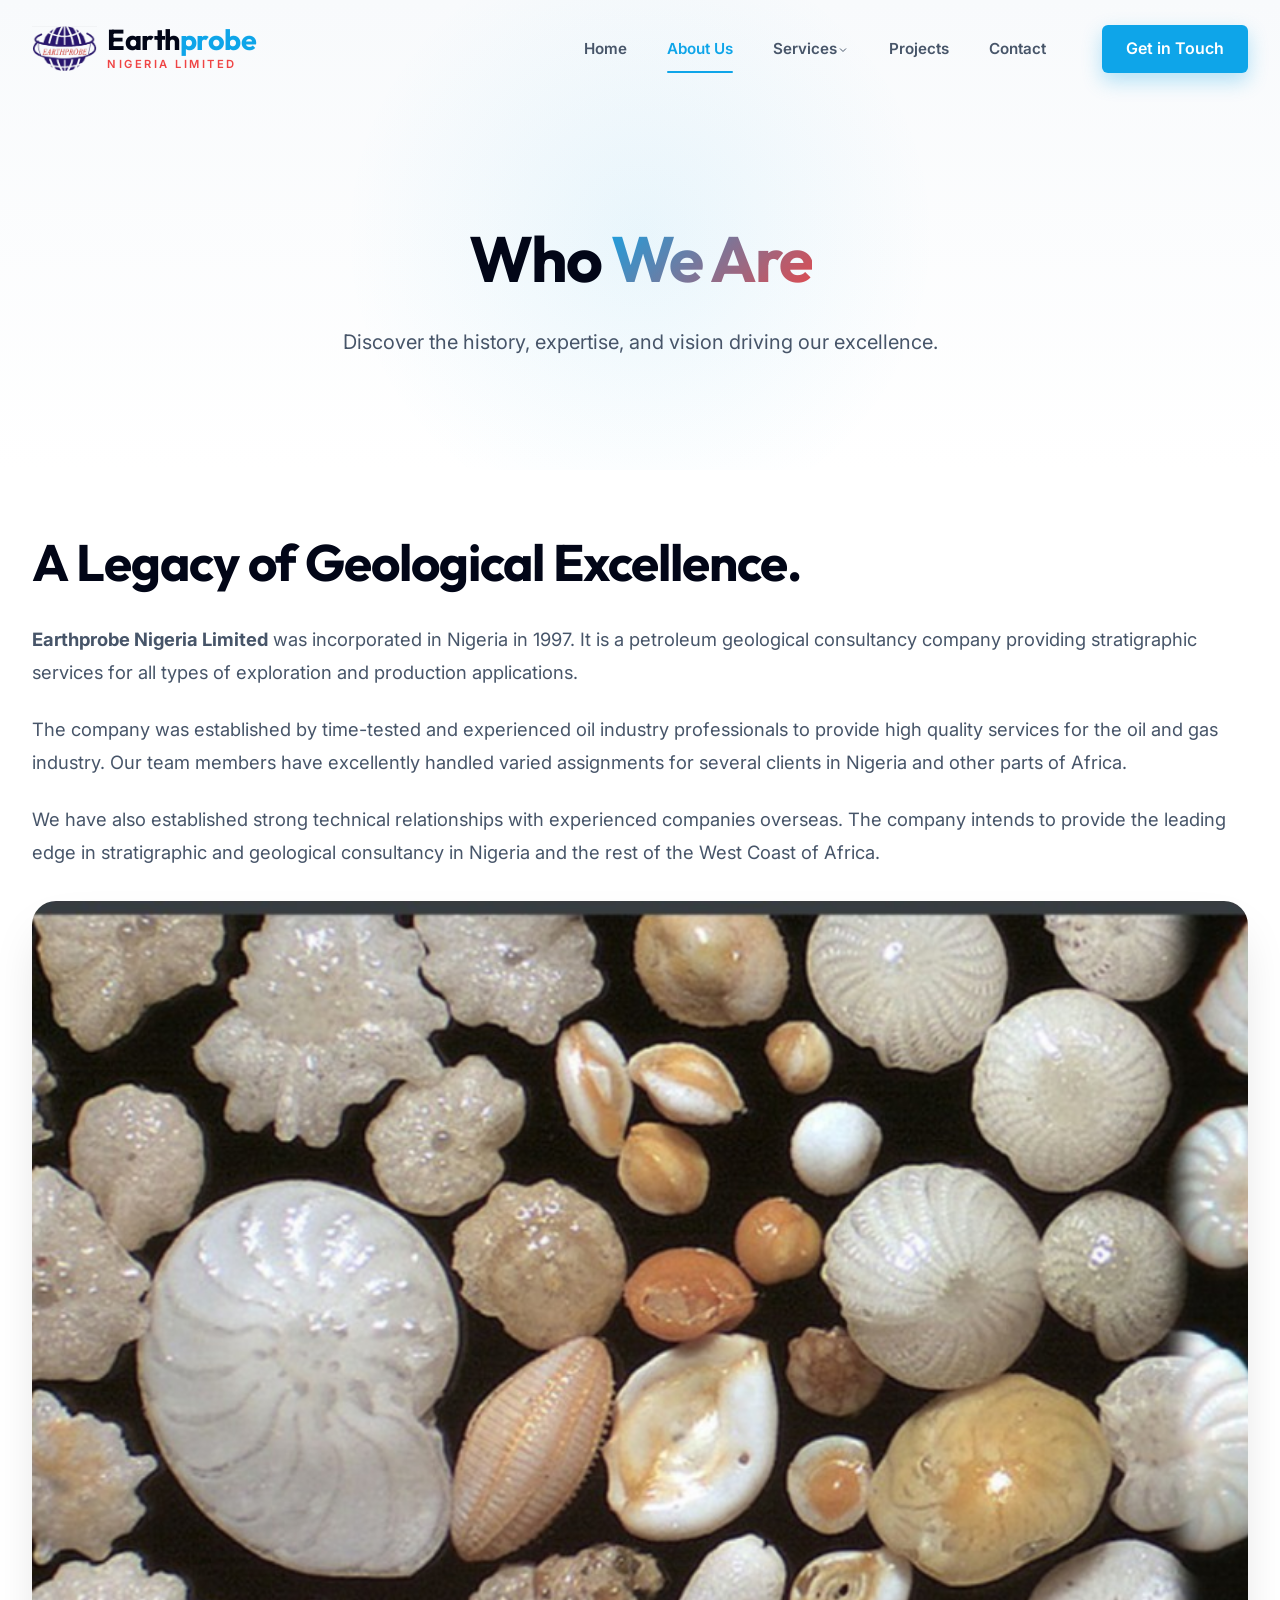
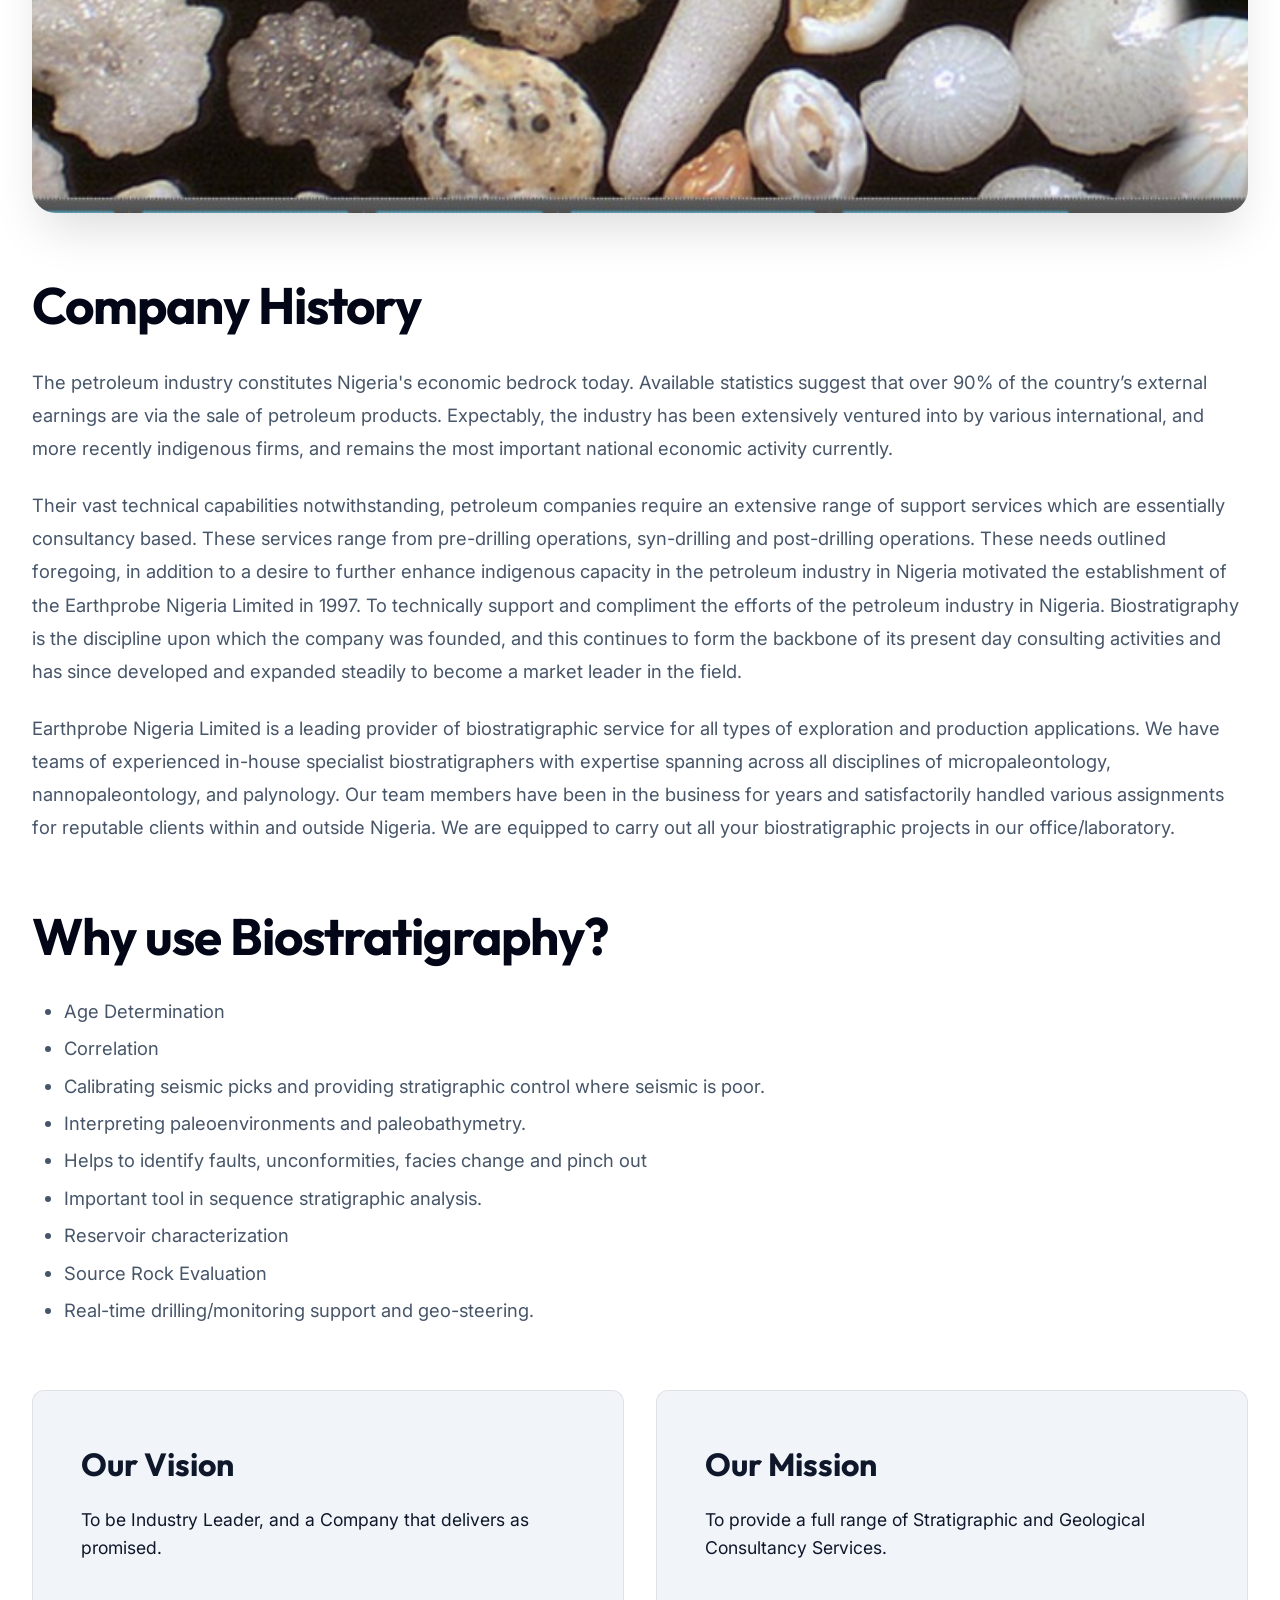
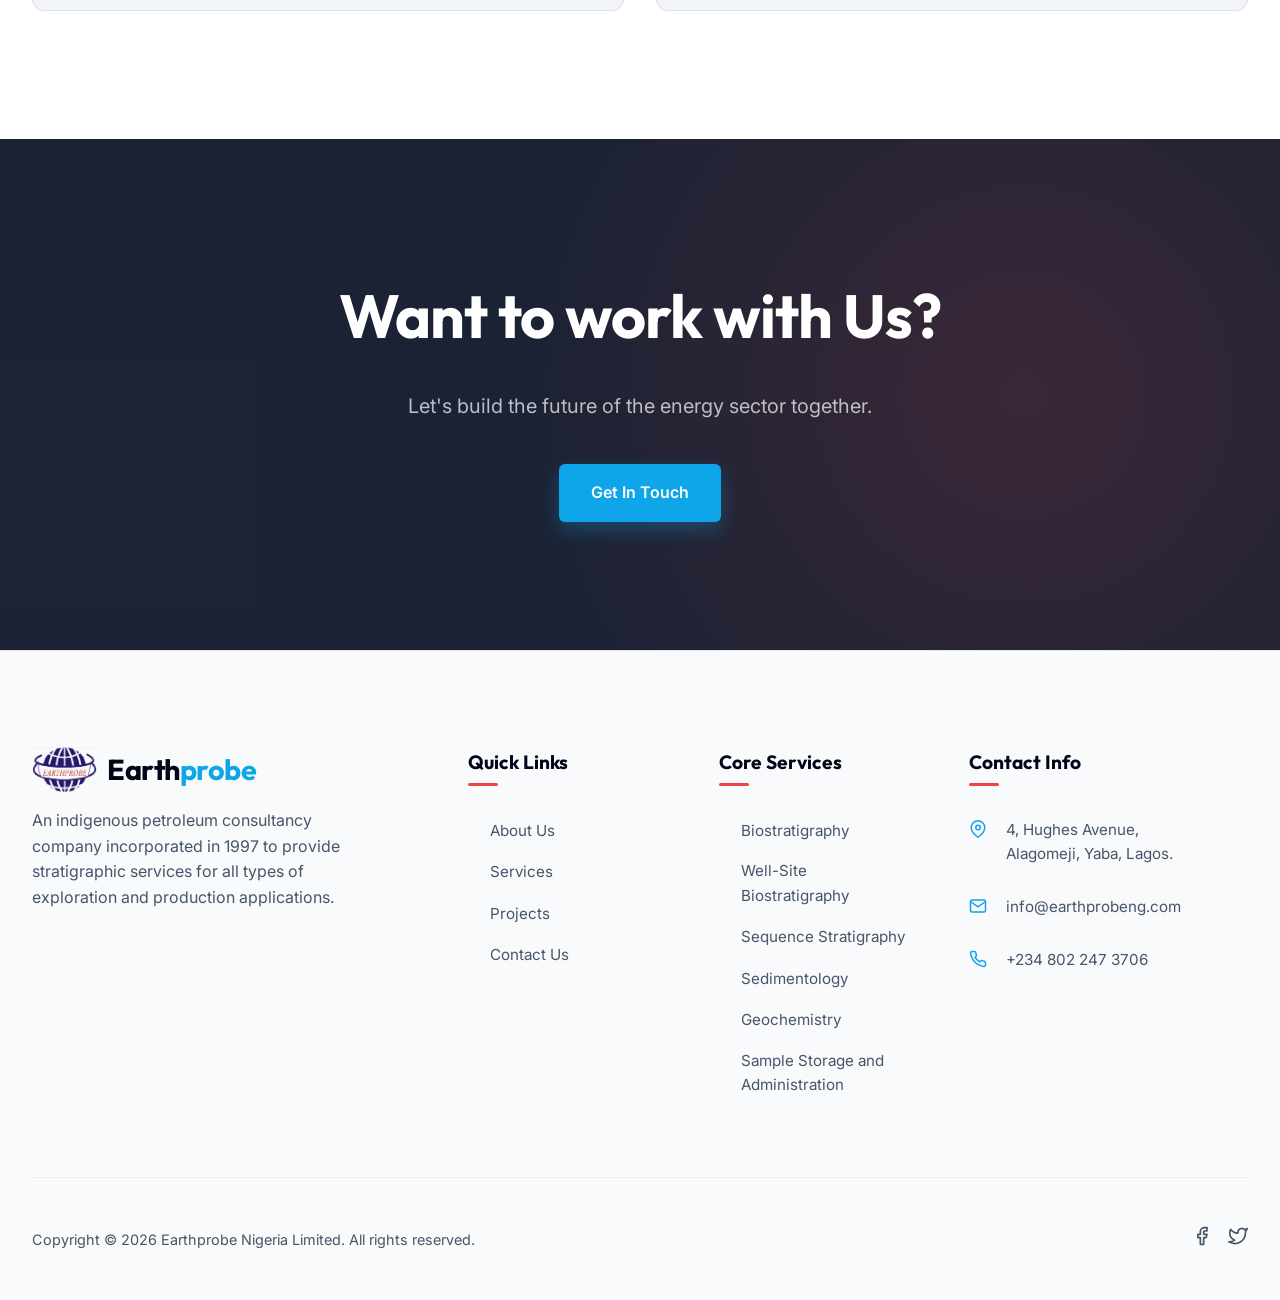
==== commit 4b5baee7: "Add files via upload Final layout updates and image fixes" ====
--- a/about.html
+++ b/about.html
@@ -68,6 +68,9 @@
             }
         }
     </style>
+    <link rel="icon" href="./Images/Logo.png" type="image/png">
+    <meta name="keywords"
+        content="oil company, oil well drilling, biostratigraphy, sequence stratigraphy, well-site stratigraphy, geology, oil rig, Earthprobe Nigeria Limited, petroleum consultancy, oil and gas exploration, micropalaeontology, nannopalaeontology, palynology, geo-steering, reservoir characterization, source rock evaluation, paleoenvironments, Nigeria oil and gas consulting, West Africa offshore drilling, sedimentology, geochemical analysis, core sample administration">
 </head>
 
 <body>
@@ -127,7 +130,7 @@
                         <h2>A Legacy of Geological Excellence.</h2>
                         <div class="about-text-content">
                             <p><strong>Earthprobe Nigeria Limited</strong> was incorporated in Nigeria in 1997. It is a
-                                petroleum geological consultancy company providing Stratigraphic services for all types
+                                petroleum geological consultancy company providing stratigraphic services for all types
                                 of exploration and production applications.</p>
                             <p>The company was established by time-tested and experienced oil industry professionals to
                                 provide high quality services for the oil and gas industry. Our team members have
@@ -140,32 +143,32 @@
                     </div>
                     <div class="about-image anim-slide-left delay-100">
                         <div class="about-image-shape" style="border-color: var(--accent-blue);"></div>
-                        <img src="./Images/Sedimentology 2.jpg" alt="Geological Survey">
+                        <img src="./Images/about us.jpg" alt="Geological Survey">
                     </div>
                 </div>
 
                 <div class="about-snippet-text anim-fade-up" style="margin-top: 4rem;">
                     <h2>Company History</h2>
                     <div class="about-text-content">
-                        <p>The petroleum industry constitutes Nigeria economic bedrock today. Available statistics
+                        <p>The petroleum industry constitutes Nigeria's economic bedrock today. Available statistics
                             suggest that over 90% of the country’s external earnings are via the sale of petroleum
-                            products. Expectably, the industry has been extensively ventured into by varied
-                            international, and more recently indigenous firms, and remains the most important National
+                            products. Expectably, the industry has been extensively ventured into by various
+                            international, and more recently indigenous firms, and remains the most important national
                             economic activity currently.</p>
-                        <p>Their vast technical capabilities notwithstanding, Petroleum companies require an extensive
+                        <p>Their vast technical capabilities notwithstanding, petroleum companies require an extensive
                             range of support services which are essentially consultancy based. These services range from
                             pre-drilling operations, syn-drilling and post-drilling operations. These needs outlined
-                            foregoing, in addition to a desire to further enhance indigenous capacity in the Petroleum
+                            foregoing, in addition to a desire to further enhance indigenous capacity in the petroleum
                             industry in Nigeria motivated the establishment of the Earthprobe Nigeria Limited in 1997.
-                            To technically support and compliment the efforts of the Petroleum Industry in Nigeria.
+                            To technically support and compliment the efforts of the petroleum industry in Nigeria.
                             Biostratigraphy is the discipline upon which the company was founded, and this continues to
                             form the backbone of its present day consulting activities and has since developed and
                             expanded steadily to become a market leader in the field.</p>
                         <p>Earthprobe Nigeria Limited is a leading provider of biostratigraphic service for all types of
                             exploration and production applications. We have teams of experienced in-house specialist
-                            biostratigraphers with expertise spans across all disciplines of micropalaeontology,
-                            nannopalaeontology, and palynology. Our team members have been in the business for years and
-                            satisfactorily handled varied assignments for reputable clients within and outside Nigeria.
+                            biostratigraphers with expertise spanning across all disciplines of micropaleontology,
+                            nannopaleontology, and palynology. Our team members have been in the business for years and
+                            satisfactorily handled various assignments for reputable clients within and outside Nigeria.
                             We are equipped to carry out all your biostratigraphic projects in our office/laboratory.
                         </p>
                     </div>
@@ -220,7 +223,8 @@
             <div class="footer-grid">
                 <!-- Branding -->
                 <div class="footer-col anim-fade-up">
-                    <a href="index.html" class="brand" style="margin-bottom: 1rem; flex-direction: row; align-items: center; gap: 10px; justify-content: flex-start;">
+                    <a href="index.html" class="brand"
+                        style="margin-bottom: 1rem; flex-direction: row; align-items: center; gap: 10px; justify-content: flex-start;">
                         <img src="./Images/Logo.png" alt="Earthprobe Logo" style="height: 45px; width: auto;">
                         <div style="display: flex; flex-direction: column; text-align: left;">
                             <span class="brand-text">Earth<span class="highlight">probe</span></span>
